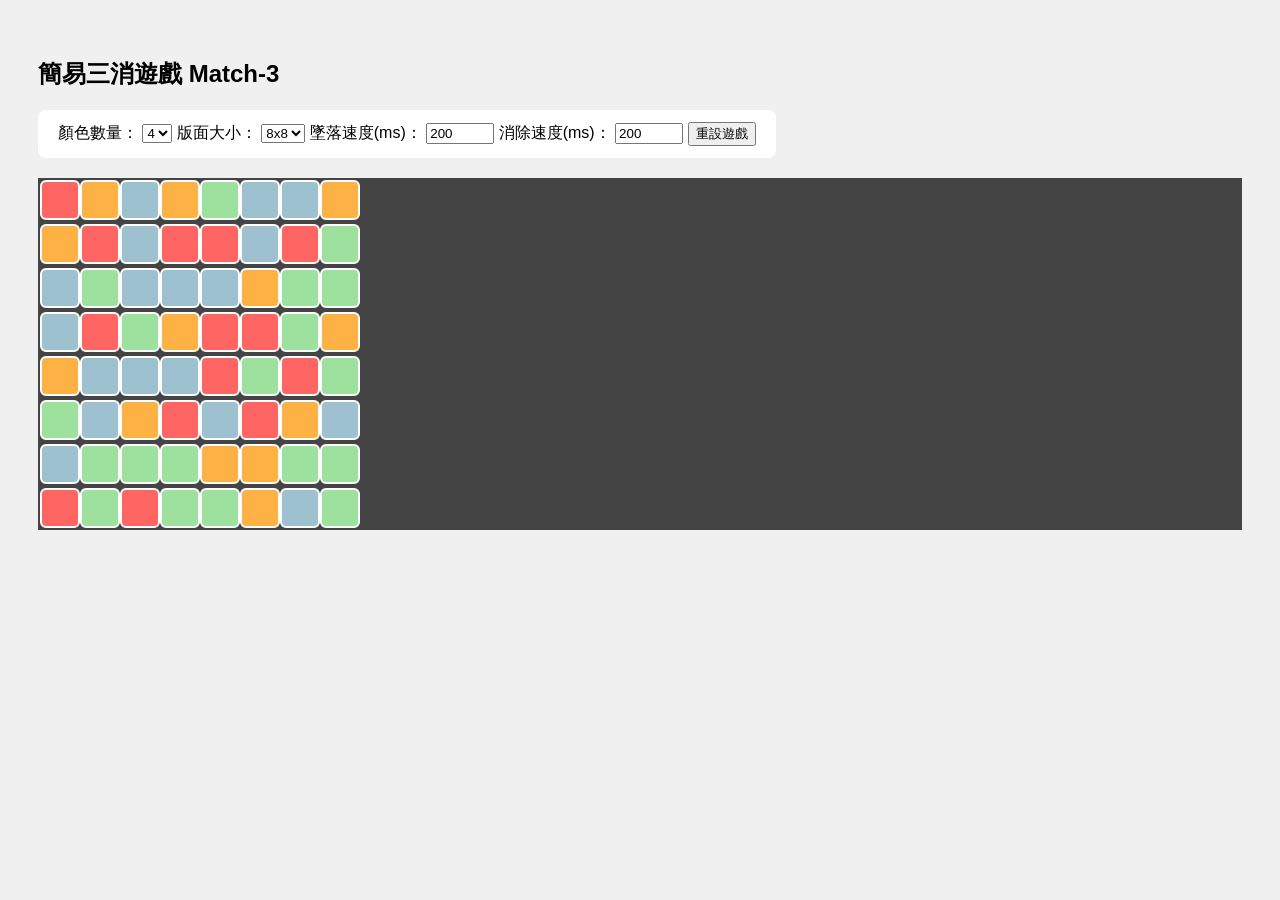
==== match3.html @ ff0819ca "Create match3.html" ====
<!DOCTYPE html>
<html lang="zh-TW">
<head>
  <meta charset="UTF-8" />
  <title>簡易三消遊戲</title>
  <style>
    body { font-family: sans-serif; background: #f0f0f0; padding: 30px; }
    .settings { background: #fff; padding: 12px 20px; border-radius: 8px; margin-bottom: 20px; display: inline-block;}
    .board { display: grid; margin: 0 auto; background: #444; }
    .cell {
      width: 36px; height: 36px; border-radius: 6px; margin: 2px; cursor: pointer;
      display: flex; align-items: center; justify-content: center; 
      border: 2px solid #fff; transition: border 0.1s;
      font-weight: bold;
    }
    .selected { border: 2px solid #222; }
  </style>
</head>
<body>
  <h2>簡易三消遊戲 Match-3</h2>
  <div class="settings">
    顏色數量：
    <select id="colorCount">
      <option value="3">3</option>
      <option value="4" selected>4</option>
      <option value="5">5</option>
      <option value="6">6</option>
    </select>
    版面大小：
    <select id="boardSize">
      <option value="6">6x6</option>
      <option value="7">7x7</option>
      <option value="8" selected>8x8</option>
      <option value="9">9x9</option>
    </select>
    墜落速度(ms)：
    <input type="number" id="fallSpeed" value="200" min="50" max="1000" step="10" style="width:60px;">
    消除速度(ms)：
    <input type="number" id="clearSpeed" value="200" min="50" max="1000" step="10" style="width:60px;">
    <button onclick="resetGame()">重設遊戲</button>
  </div>
  <div id="board" class="board"></div>

  <script>
    // 可自訂顏色, 也可直接改成貼圖
    const COLORS = [
      "#FF6663", "#FEB144", "#9EE09E", "#9EC1CF",
      "#CC99C9", "#B5EAD7", "#C7CEEA"
    ];

    let colorCount = 4;
    let boardSize = 8;
    let fallSpeed = 200;
    let clearSpeed = 200;
    let board = [];
    let selected = null;
    let busy = false;

    // 監聽設定
    document.getElementById("colorCount").addEventListener("change", e => {
      colorCount = parseInt(e.target.value);
      resetGame();
    });
    document.getElementById("boardSize").addEventListener("change", e => {
      boardSize = parseInt(e.target.value);
      resetGame();
    });
    document.getElementById("fallSpeed").addEventListener("change", e => {
      fallSpeed = parseInt(e.target.value);
    });
    document.getElementById("clearSpeed").addEventListener("change", e => {
      clearSpeed = parseInt(e.target.value);
    });

    function resetGame() {
      board = Array.from({length: boardSize}, () =>
        Array.from({length: boardSize}, () => Math.floor(Math.random() * colorCount))
      );
      selected = null;
      busy = false;
      renderBoard();
      setTimeout(autoClear, 100);
    }

    function renderBoard() {
      const boardDiv = document.getElementById("board");
      boardDiv.style.gridTemplateColumns = `repeat(${boardSize}, 40px)`;
      boardDiv.innerHTML = "";
      board.forEach((row, r) => {
        row.forEach((val, c) => {
          const cell = document.createElement("div");
          cell.className = "cell";
          cell.style.background = COLORS[val];
          cell.onclick = () => handleClick(r, c);
          if(selected && selected[0] === r && selected[1] === c) cell.classList.add("selected");
          // 若要換成圖片，把以下一行改成插入 <img>
          // cell.innerHTML = `<img src="assets/img${val}.png" style="width:32px;">`;
          boardDiv.appendChild(cell);
        });
      });
    }

    function handleClick(r, c) {
      if(busy) return;
      if(!selected) {
        selected = [r, c];
        renderBoard();
      } else {
        const [r0, c0] = selected;
        if((Math.abs(r0-r)+Math.abs(c0-c)) === 1) {
          swap([r0, c0], [r, c]);
          selected = null;
          renderBoard();
          setTimeout(autoClear, 80);
        } else {
          selected = [r, c];
          renderBoard();
        }
      }
    }

    function swap([r1,c1],[r2,c2]) {
      let tmp = board[r1][c1];
      board[r1][c1] = board[r2][c2];
      board[r2][c2] = tmp;
    }

    function findMatches() {
      let matches = [];
      // 水平
      for(let r=0;r<boardSize;r++) {
        let count=1;
        for(let c=1;c<boardSize;c++) {
          if(board[r][c]!==null && board[r][c]===board[r][c-1]) count++;
          else { if(count>=3) for(let k=1;k<=count;k++) matches.push([r,c-k]); count=1; }
        }
        if(count>=3) for(let k=1;k<=count;k++) matches.push([r,boardSize-k]);
      }
      // 垂直
      for(let c=0;c<boardSize;c++) {
        let count=1;
        for(let r=1;r<boardSize;r++) {
          if(board[r][c]!==null && board[r][c]===board[r-1][c]) count++;
          else { if(count>=3) for(let k=1;k<=count;k++) matches.push([r-k,c]); count=1; }
        }
        if(count>=3) for(let k=1;k<=count;k++) matches.push([boardSize-k,c]);
      }
      // 移除重複
      return matches.filter((m,i,a)=>a.findIndex(x=>x[0]===m[0]&&x[1]===m[1])===i);
    }

    function autoClear() {
      if(busy) return;
      let matches = findMatches();
      if(matches.length>0) {
        busy = true;
        // 消除
        matches.forEach(([r,c]) => board[r][c]=null);
        renderBoard();
        setTimeout(()=>{
          // 下落
          for(let c=0;c<boardSize;c++) {
            let col = [];
            for(let r=0;r<boardSize;r++) if(board[r][c]!==null) col.push(board[r][c]);
            while(col.length<boardSize) col.unshift(null);
            for(let r=0;r<boardSize;r++) board[r][c]=col[r];
          }
          renderBoard();
          setTimeout(()=>{
            // 補新
            for(let r=0;r<boardSize;r++)
              for(let c=0;c<boardSize;c++)
                if(board[r][c]===null) board[r][c]=Math.floor(Math.random()*colorCount);
            renderBoard();
            busy=false;
            setTimeout(autoClear, 80);
          }, fallSpeed);
        }, clearSpeed);
      } else {
        // 沒有可消除
        if(!hasAnyMatches()) {
          setTimeout(()=>{
            resetGame();
          }, 500);
        }
      }
    }

    function hasAnyMatches() {
      // 若有三連就傳 true
      // 水平
      for(let r=0;r<boardSize;r++)
        for(let c=0;c<boardSize-2;c++)
          if(board[r][c]===board[r][c+1]&&board[r][c]===board[r][c+2]) return true;
      // 垂直
      for(let c=0;c<boardSize;c++)
        for(let r=0;r<boardSize-2;r++)
          if(board[r][c]===board[r+1][c]&&board[r][c]===board[r+2][c]) return true;
      return false;
    }

    // 初始化
    resetGame();
  </script>
</body>
</html>
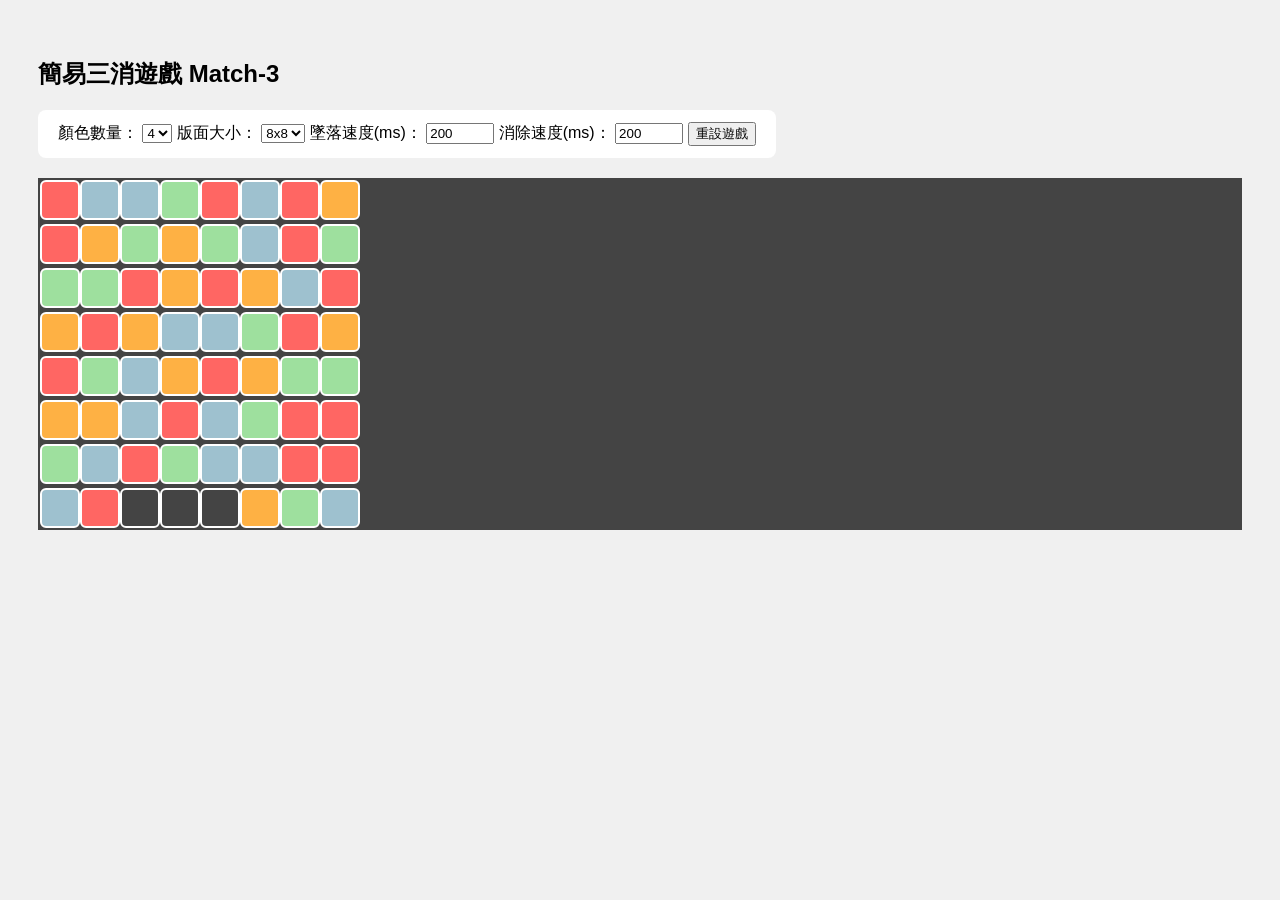
==== commit 43bf09ab: "Add board shuffle and update readme" ====
--- a/match3.html
+++ b/match3.html
@@ -179,9 +179,9 @@
       } else {
         // 沒有可消除
         if(!hasAnyMatches()) {
-          setTimeout(()=>{
-            resetGame();
-          }, 500);
+          shuffleBoard();
+          renderBoard();
+          setTimeout(autoClear, 80);
         }
       }
     }
@@ -199,6 +199,20 @@
       return false;
     }
 
+    function shuffleBoard() {
+      const cells = [];
+      for(let r=0;r<boardSize;r++)
+        for(let c=0;c<boardSize;c++)
+          cells.push(board[r][c]);
+      for(let i=cells.length-1;i>0;i--) {
+        const j = Math.floor(Math.random()*(i+1));
+        [cells[i], cells[j]] = [cells[j], cells[i]];
+      }
+      for(let r=0, idx=0;r<boardSize;r++)
+        for(let c=0;c<boardSize;c++, idx++)
+          board[r][c] = cells[idx];
+    }
+
     // 初始化
     resetGame();
   </script>
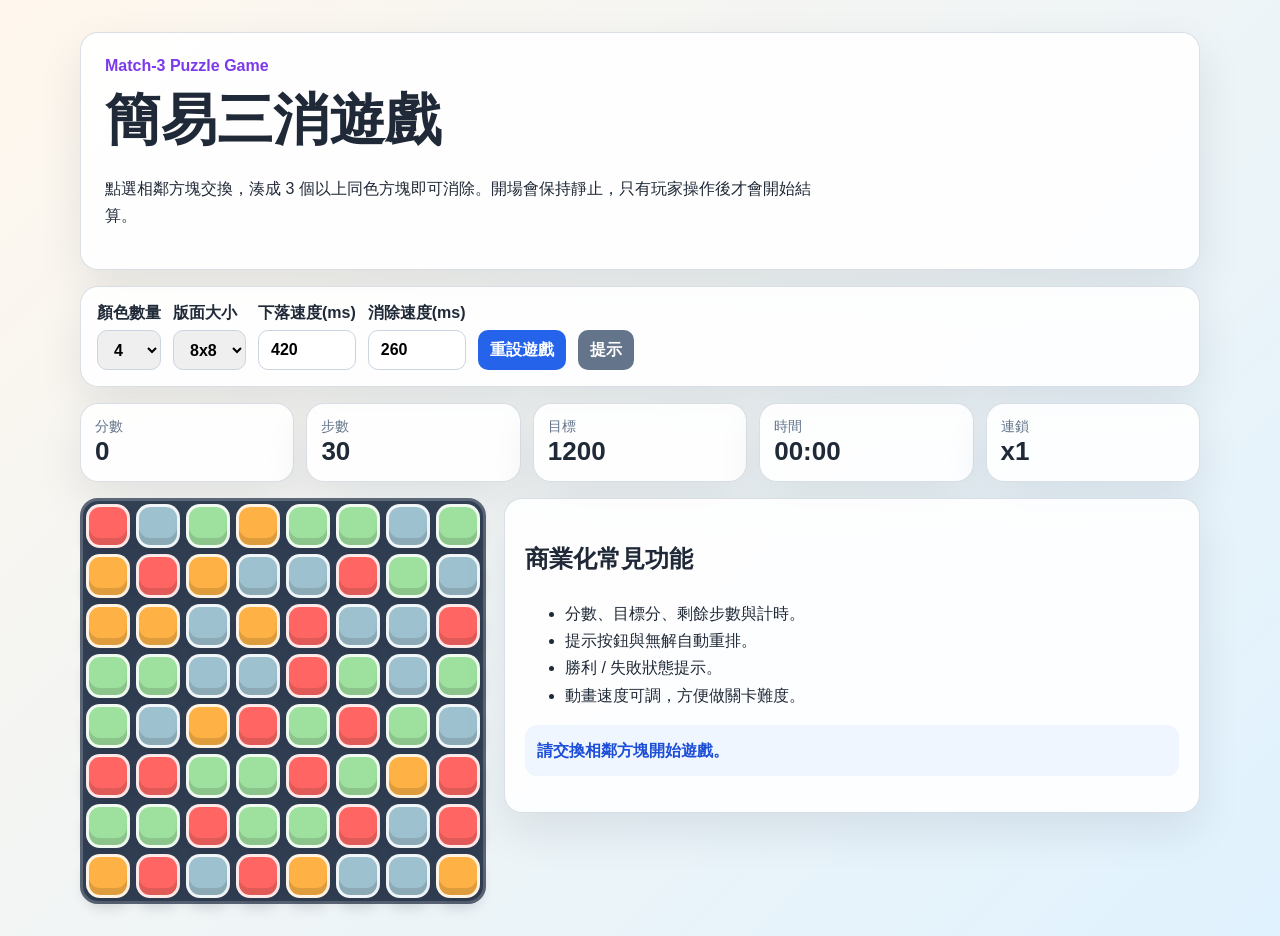
==== commit 73891c39: "Fix Pages build and split Match-3 frontend" ====
--- a/match3.html
+++ b/match3.html
@@ -2,219 +2,11 @@
 <html lang="zh-TW">
 <head>
   <meta charset="UTF-8" />
-  <title>簡易三消遊戲</title>
-  <style>
-    body { font-family: sans-serif; background: #f0f0f0; padding: 30px; }
-    .settings { background: #fff; padding: 12px 20px; border-radius: 8px; margin-bottom: 20px; display: inline-block;}
-    .board { display: grid; margin: 0 auto; background: #444; }
-    .cell {
-      width: 36px; height: 36px; border-radius: 6px; margin: 2px; cursor: pointer;
-      display: flex; align-items: center; justify-content: center; 
-      border: 2px solid #fff; transition: border 0.1s;
-      font-weight: bold;
-    }
-    .selected { border: 2px solid #222; }
-  </style>
+  <meta http-equiv="refresh" content="0; url=./" />
+  <title>前往 Match-3 遊戲</title>
+  <script>window.location.replace('./');</script>
 </head>
 <body>
-  <h2>簡易三消遊戲 Match-3</h2>
-  <div class="settings">
-    顏色數量：
-    <select id="colorCount">
-      <option value="3">3</option>
-      <option value="4" selected>4</option>
-      <option value="5">5</option>
-      <option value="6">6</option>
-    </select>
-    版面大小：
-    <select id="boardSize">
-      <option value="6">6x6</option>
-      <option value="7">7x7</option>
-      <option value="8" selected>8x8</option>
-      <option value="9">9x9</option>
-    </select>
-    墜落速度(ms)：
-    <input type="number" id="fallSpeed" value="200" min="50" max="1000" step="10" style="width:60px;">
-    消除速度(ms)：
-    <input type="number" id="clearSpeed" value="200" min="50" max="1000" step="10" style="width:60px;">
-    <button onclick="resetGame()">重設遊戲</button>
-  </div>
-  <div id="board" class="board"></div>
-
-  <script>
-    // 可自訂顏色, 也可直接改成貼圖
-    const COLORS = [
-      "#FF6663", "#FEB144", "#9EE09E", "#9EC1CF",
-      "#CC99C9", "#B5EAD7", "#C7CEEA"
-    ];
-
-    let colorCount = 4;
-    let boardSize = 8;
-    let fallSpeed = 200;
-    let clearSpeed = 200;
-    let board = [];
-    let selected = null;
-    let busy = false;
-
-    // 監聽設定
-    document.getElementById("colorCount").addEventListener("change", e => {
-      colorCount = parseInt(e.target.value);
-      resetGame();
-    });
-    document.getElementById("boardSize").addEventListener("change", e => {
-      boardSize = parseInt(e.target.value);
-      resetGame();
-    });
-    document.getElementById("fallSpeed").addEventListener("change", e => {
-      fallSpeed = parseInt(e.target.value);
-    });
-    document.getElementById("clearSpeed").addEventListener("change", e => {
-      clearSpeed = parseInt(e.target.value);
-    });
-
-    function resetGame() {
-      board = Array.from({length: boardSize}, () =>
-        Array.from({length: boardSize}, () => Math.floor(Math.random() * colorCount))
-      );
-      selected = null;
-      busy = false;
-      renderBoard();
-      setTimeout(autoClear, 100);
-    }
-
-    function renderBoard() {
-      const boardDiv = document.getElementById("board");
-      boardDiv.style.gridTemplateColumns = `repeat(${boardSize}, 40px)`;
-      boardDiv.innerHTML = "";
-      board.forEach((row, r) => {
-        row.forEach((val, c) => {
-          const cell = document.createElement("div");
-          cell.className = "cell";
-          cell.style.background = COLORS[val];
-          cell.onclick = () => handleClick(r, c);
-          if(selected && selected[0] === r && selected[1] === c) cell.classList.add("selected");
-          // 若要換成圖片，把以下一行改成插入 <img>
-          // cell.innerHTML = `<img src="assets/img${val}.png" style="width:32px;">`;
-          boardDiv.appendChild(cell);
-        });
-      });
-    }
-
-    function handleClick(r, c) {
-      if(busy) return;
-      if(!selected) {
-        selected = [r, c];
-        renderBoard();
-      } else {
-        const [r0, c0] = selected;
-        if((Math.abs(r0-r)+Math.abs(c0-c)) === 1) {
-          swap([r0, c0], [r, c]);
-          selected = null;
-          renderBoard();
-          setTimeout(autoClear, 80);
-        } else {
-          selected = [r, c];
-          renderBoard();
-        }
-      }
-    }
-
-    function swap([r1,c1],[r2,c2]) {
-      let tmp = board[r1][c1];
-      board[r1][c1] = board[r2][c2];
-      board[r2][c2] = tmp;
-    }
-
-    function findMatches() {
-      let matches = [];
-      // 水平
-      for(let r=0;r<boardSize;r++) {
-        let count=1;
-        for(let c=1;c<boardSize;c++) {
-          if(board[r][c]!==null && board[r][c]===board[r][c-1]) count++;
-          else { if(count>=3) for(let k=1;k<=count;k++) matches.push([r,c-k]); count=1; }
-        }
-        if(count>=3) for(let k=1;k<=count;k++) matches.push([r,boardSize-k]);
-      }
-      // 垂直
-      for(let c=0;c<boardSize;c++) {
-        let count=1;
-        for(let r=1;r<boardSize;r++) {
-          if(board[r][c]!==null && board[r][c]===board[r-1][c]) count++;
-          else { if(count>=3) for(let k=1;k<=count;k++) matches.push([r-k,c]); count=1; }
-        }
-        if(count>=3) for(let k=1;k<=count;k++) matches.push([boardSize-k,c]);
-      }
-      // 移除重複
-      return matches.filter((m,i,a)=>a.findIndex(x=>x[0]===m[0]&&x[1]===m[1])===i);
-    }
-
-    function autoClear() {
-      if(busy) return;
-      let matches = findMatches();
-      if(matches.length>0) {
-        busy = true;
-        // 消除
-        matches.forEach(([r,c]) => board[r][c]=null);
-        renderBoard();
-        setTimeout(()=>{
-          // 下落
-          for(let c=0;c<boardSize;c++) {
-            let col = [];
-            for(let r=0;r<boardSize;r++) if(board[r][c]!==null) col.push(board[r][c]);
-            while(col.length<boardSize) col.unshift(null);
-            for(let r=0;r<boardSize;r++) board[r][c]=col[r];
-          }
-          renderBoard();
-          setTimeout(()=>{
-            // 補新
-            for(let r=0;r<boardSize;r++)
-              for(let c=0;c<boardSize;c++)
-                if(board[r][c]===null) board[r][c]=Math.floor(Math.random()*colorCount);
-            renderBoard();
-            busy=false;
-            setTimeout(autoClear, 80);
-          }, fallSpeed);
-        }, clearSpeed);
-      } else {
-        // 沒有可消除
-        if(!hasAnyMatches()) {
-          shuffleBoard();
-          renderBoard();
-          setTimeout(autoClear, 80);
-        }
-      }
-    }
-
-    function hasAnyMatches() {
-      // 若有三連就傳 true
-      // 水平
-      for(let r=0;r<boardSize;r++)
-        for(let c=0;c<boardSize-2;c++)
-          if(board[r][c]===board[r][c+1]&&board[r][c]===board[r][c+2]) return true;
-      // 垂直
-      for(let c=0;c<boardSize;c++)
-        for(let r=0;r<boardSize-2;r++)
-          if(board[r][c]===board[r+1][c]&&board[r][c]===board[r+2][c]) return true;
-      return false;
-    }
-
-    function shuffleBoard() {
-      const cells = [];
-      for(let r=0;r<boardSize;r++)
-        for(let c=0;c<boardSize;c++)
-          cells.push(board[r][c]);
-      for(let i=cells.length-1;i>0;i--) {
-        const j = Math.floor(Math.random()*(i+1));
-        [cells[i], cells[j]] = [cells[j], cells[i]];
-      }
-      for(let r=0, idx=0;r<boardSize;r++)
-        for(let c=0;c<boardSize;c++, idx++)
-          board[r][c] = cells[idx];
-    }
-
-    // 初始化
-    resetGame();
-  </script>
+  <p>正在前往遊戲首頁。如果沒有自動跳轉，請<a href="./">點這裡</a>。</p>
 </body>
 </html>
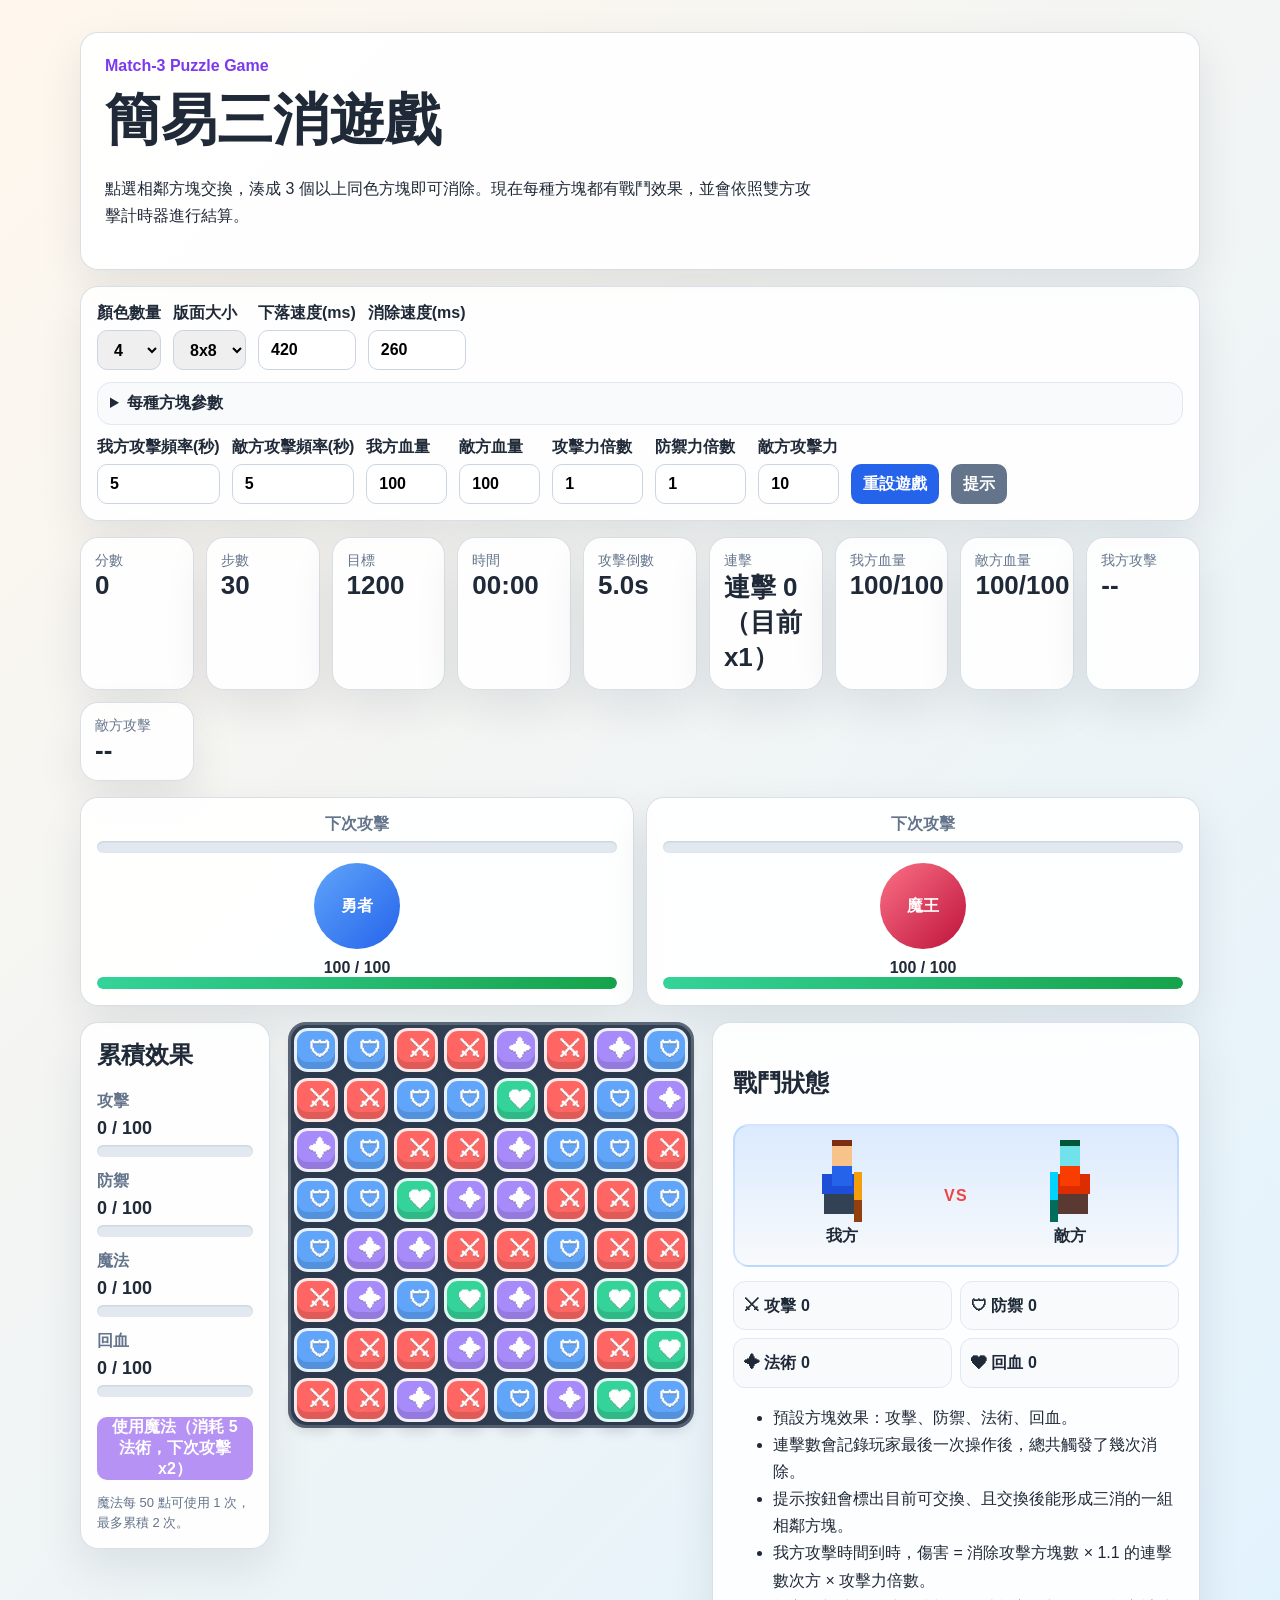
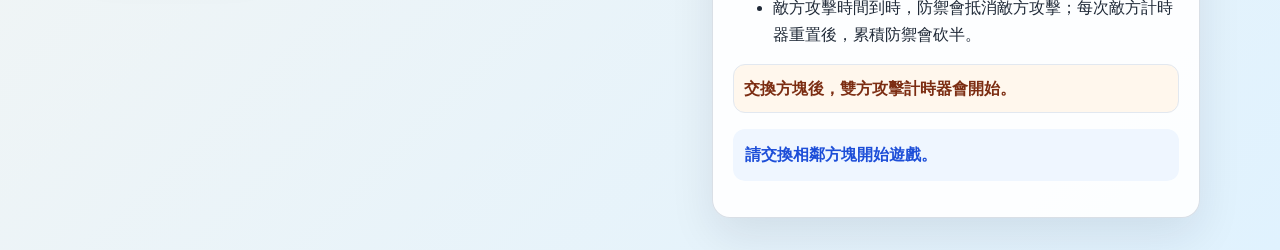
==== commit 10ff55b8: "Guard match3 entrypoint and board regression" ====
--- a/match3.html
+++ b/match3.html
@@ -2,11 +2,11 @@
 <html lang="zh-TW">
 <head>
   <meta charset="UTF-8" />
-  <meta http-equiv="refresh" content="0; url=./" />
+  <meta http-equiv="refresh" content="0; url=./index.html" />
   <title>前往 Match-3 遊戲</title>
-  <script>window.location.replace('./');</script>
+  <script>window.location.replace('./index.html');</script>
 </head>
 <body>
-  <p>正在前往遊戲首頁。如果沒有自動跳轉，請<a href="./">點這裡</a>。</p>
+  <p>正在前往遊戲首頁。如果沒有自動跳轉，請<a href="./index.html">點這裡</a>。</p>
 </body>
 </html>
